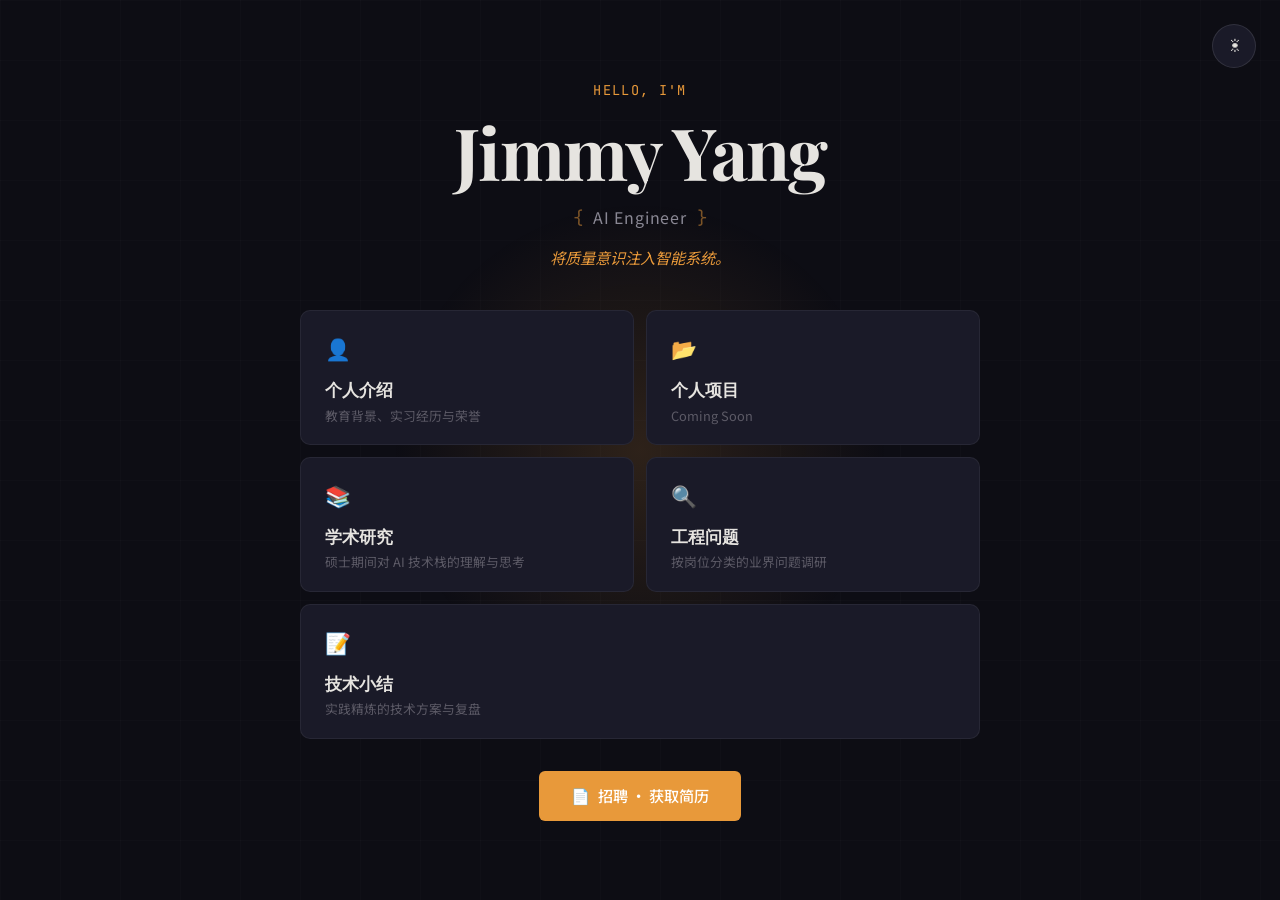
==== index.html @ a5abd574 "🎨 Redesign: navigation hub with 4 modules + about page + resume download" ====
<!DOCTYPE html>
<html lang="zh-CN" data-theme="dark">
<head>
  <meta charset="UTF-8">
  <meta name="viewport" content="width=device-width, initial-scale=1.0">
  <meta name="description" content="Jimmy Yang — AI Engineer. Building quality into intelligent systems.">
  <title>Jimmy Yang</title>
  <link rel="preconnect" href="https://fonts.googleapis.com">
  <link rel="preconnect" href="https://fonts.gstatic.com" crossorigin>
  <link href="https://fonts.googleapis.com/css2?family=Playfair+Display:ital,wght@0,600;0,700;1,500&family=JetBrains+Mono:wght@400;500&family=Noto+Sans+SC:wght@300;400;500;700&display=swap" rel="stylesheet">
  <link rel="stylesheet" href="style.css">
</head>
<body>
  <button class="theme-toggle" aria-label="Toggle theme" id="themeToggle">
    <span class="theme-icon-dark">☀</span>
    <span class="theme-icon-light">☾</span>
  </button>

  <main class="hub">
    <div class="hub-bg"></div>
    <div class="hub-content">
      <p class="hub-greeting">Hello, I'm</p>
      <h1 class="hub-name">Jimmy Yang</h1>
      <div class="hub-title-wrap">
        <span class="hub-bracket">{</span>
        <p class="hub-title">AI Engineer</p>
        <span class="hub-bracket">}</span>
      </div>
      <p class="hub-tagline">将质量意识注入智能系统。</p>

      <nav class="hub-nav">
        <a href="about/" class="hub-card">
          <span class="hub-card-icon">👤</span>
          <span class="hub-card-title">个人介绍</span>
          <span class="hub-card-desc">教育背景、实习经历与荣誉</span>
        </a>
        <a href="projects/" class="hub-card">
          <span class="hub-card-icon">📂</span>
          <span class="hub-card-title">个人项目</span>
          <span class="hub-card-desc">Coming Soon</span>
        </a>
        <a href="research/" class="hub-card">
          <span class="hub-card-icon">📚</span>
          <span class="hub-card-title">学术研究</span>
          <span class="hub-card-desc">硕士期间对 AI 技术栈的理解与思考</span>
        </a>
        <a href="engineering/" class="hub-card">
          <span class="hub-card-icon">🔍</span>
          <span class="hub-card-title">工程问题</span>
          <span class="hub-card-desc">按岗位分类的业界问题调研</span>
        </a>
        <a href="notes/" class="hub-card">
          <span class="hub-card-icon">📝</span>
          <span class="hub-card-title">技术小结</span>
          <span class="hub-card-desc">实践精炼的技术方案与复盘</span>
        </a>
      </nav>

      <div class="hub-actions">
        <a href="assets/pdf/future_resume_business.pdf" class="btn-resume" download>
          <span>📄</span> 招聘 · 获取简历
        </a>
      </div>
    </div>
  </main>

  <script src="script.js"></script>
</body>
</html>
---- style.css ----
/* ============================================================
   Jimmy Yang · Personal Hub
   Design: Editorial Tech — refined, centered, navigation-first
   ============================================================ */

/* --- CSS Variables (Theme) --------------------------------- */
:root {
  --bg: #0d0d14;
  --bg-elevated: #15151f;
  --bg-card: #1a1a28;
  --text-primary: #e6e4e0;
  --text-secondary: #8a8894;
  --text-muted: #5c5a66;
  --accent: #e8993a;
  --accent-glow: rgba(232, 153, 58, 0.15);
  --accent-subtle: rgba(232, 153, 58, 0.07);
  --border: rgba(255, 255, 255, 0.06);
  --border-strong: rgba(255, 255, 255, 0.1);
  --shadow-lg: 0 8px 32px rgba(0,0,0,0.5);
  --grid-color: rgba(255,255,255,0.015);
  --code-bg: rgba(232, 153, 58, 0.08);
  --code-text: #e8993a;
  --tag-bg: rgba(255,255,255,0.04);
  --tag-text: #b0aeb8;
}

[data-theme="light"] {
  --bg: #faf8f5;
  --bg-elevated: #f3f0eb;
  --bg-card: #ffffff;
  --text-primary: #1a1a24;
  --text-secondary: #5c5a66;
  --text-muted: #9a98a4;
  --accent: #c47a1e;
  --accent-glow: rgba(196, 122, 30, 0.08);
  --accent-subtle: rgba(196, 122, 30, 0.05);
  --border: rgba(0, 0, 0, 0.06);
  --border-strong: rgba(0, 0, 0, 0.12);
  --shadow-lg: 0 8px 32px rgba(0,0,0,0.08);
  --grid-color: rgba(0,0,0,0.015);
  --code-bg: rgba(196, 122, 30, 0.08);
  --code-text: #9b5e14;
  --tag-bg: rgba(0,0,0,0.04);
  --tag-text: #5c5a66;
}

/* --- Reset & Base ------------------------------------------ */
*, *::before, *::after { box-sizing: border-box; margin: 0; padding: 0; }

html { scroll-behavior: smooth; }

body {
  font-family: 'Noto Sans SC', -apple-system, BlinkMacSystemFont, 'Segoe UI', sans-serif;
  background: var(--bg);
  color: var(--text-primary);
  line-height: 1.7;
  transition: background 0.3s ease, color 0.3s ease;
  min-height: 100vh;
  overflow-x: hidden;
}

body::before {
  content: '';
  position: fixed;
  inset: 0;
  background-image:
    linear-gradient(var(--grid-color) 1px, transparent 1px),
    linear-gradient(90deg, var(--grid-color) 1px, transparent 1px);
  background-size: 60px 60px;
  pointer-events: none;
  z-index: -1;
}

a { color: var(--accent); text-decoration: none; transition: opacity 0.2s; }
a:hover { opacity: 0.8; }

/* --- Typography -------------------------------------------- */
h1, h2, h3 {
  font-family: 'Playfair Display', 'Noto Sans SC', serif;
  line-height: 1.2;
}

/* --- Theme Toggle ------------------------------------------ */
.theme-toggle {
  position: fixed;
  top: 1.5rem;
  right: 1.5rem;
  z-index: 1000;
  width: 44px;
  height: 44px;
  border-radius: 50%;
  border: 1px solid var(--border-strong);
  background: var(--bg-card);
  color: var(--text-primary);
  cursor: pointer;
  font-size: 1.1rem;
  display: flex;
  align-items: center;
  justify-content: center;
  transition: all 0.25s;
  backdrop-filter: blur(10px);
}
.theme-toggle:hover {
  border-color: var(--accent);
  box-shadow: 0 0 16px var(--accent-glow);
}
[data-theme="dark"] .theme-icon-light { display: none; }
[data-theme="light"] .theme-icon-dark { display: none; }

/* --- Hub Layout (index.html) ------------------------------- */
.hub {
  min-height: 100vh;
  display: flex;
  align-items: center;
  justify-content: center;
  padding: 2rem;
  position: relative;
}

.hub-bg {
  position: absolute;
  top: 50%;
  left: 50%;
  transform: translate(-50%, -50%);
  width: 500px;
  height: 500px;
  border-radius: 50%;
  background: radial-gradient(circle, var(--accent-glow) 0%, transparent 70%);
  pointer-events: none;
  animation: hubPulse 8s ease-in-out infinite;
}
@keyframes hubPulse {
  0%, 100% { opacity: 0.4; transform: translate(-50%, -50%) scale(1); }
  50% { opacity: 0.9; transform: translate(-50%, -50%) scale(1.2); }
}

.hub-content {
  text-align: center;
  position: relative;
  z-index: 1;
  max-width: 680px;
  width: 100%;
}

.hub-greeting {
  font-family: 'JetBrains Mono', monospace;
  font-size: 0.85rem;
  color: var(--accent);
  letter-spacing: 0.1em;
  text-transform: uppercase;
  margin-bottom: 0.4rem;
  animation: fadeIn 0.6s ease-out;
}

.hub-name {
  font-size: clamp(2.8rem, 6vw, 4.5rem);
  font-weight: 700;
  color: var(--text-primary);
  letter-spacing: -0.02em;
  margin-bottom: 0.5rem;
  animation: fadeIn 0.6s ease-out 0.1s both;
}

.hub-title-wrap {
  display: flex;
  align-items: center;
  justify-content: center;
  gap: 0.6rem;
  margin-bottom: 0.75rem;
  animation: fadeIn 0.6s ease-out 0.15s both;
}

.hub-bracket {
  font-family: 'JetBrains Mono', monospace;
  font-size: 1.1rem;
  color: var(--accent);
  opacity: 0.5;
}

.hub-title {
  font-family: 'Noto Sans SC', sans-serif;
  font-size: 1rem;
  color: var(--text-secondary);
  letter-spacing: 0.05em;
}

.hub-tagline {
  font-size: 0.95rem;
  color: var(--accent);
  font-style: italic;
  margin-bottom: 2.5rem;
  animation: fadeIn 0.6s ease-out 0.2s both;
}

/* --- Navigation Cards -------------------------------------- */
.hub-nav {
  display: grid;
  grid-template-columns: 1fr 1fr;
  gap: 0.75rem;
  margin-bottom: 2rem;
  animation: fadeIn 0.6s ease-out 0.25s both;
}

/* 最后一个卡片跨两列（当总数为奇数时） */
.hub-card:last-child:nth-child(odd) {
  grid-column: 1 / -1;
}

.hub-card {
  display: flex;
  flex-direction: column;
  align-items: flex-start;
  padding: 1.25rem 1.5rem;
  background: var(--bg-card);
  border: 1px solid var(--border);
  border-radius: 10px;
  color: var(--text-primary) !important;
  text-align: left;
  transition: all 0.3s ease;
  cursor: pointer;
}
.hub-card:hover {
  border-color: var(--accent);
  transform: translateY(-2px);
  box-shadow: 0 4px 20px var(--accent-glow);
  opacity: 1 !important;
}

.hub-card-icon { font-size: 1.3rem; margin-bottom: 0.5rem; }

.hub-card-title {
  font-family: 'Playfair Display', serif;
  font-size: 1.05rem;
  font-weight: 600;
  color: var(--text-primary);
  margin-bottom: 0.2rem;
}

.hub-card-desc {
  font-size: 0.8rem;
  color: var(--text-muted);
  line-height: 1.4;
}

/* --- Actions ----------------------------------------------- */
.hub-actions {
  animation: fadeIn 0.6s ease-out 0.3s both;
}

.btn-resume {
  display: inline-flex;
  align-items: center;
  gap: 0.5rem;
  padding: 0.75rem 2rem;
  background: var(--accent);
  color: #fff !important;
  border-radius: 6px;
  font-size: 0.95rem;
  font-weight: 500;
  transition: all 0.25s;
  border: none;
}
.btn-resume:hover {
  box-shadow: 0 4px 20px var(--accent-glow);
  transform: translateY(-1px);
  opacity: 1 !important;
}

/* ============================================================
   Sub-page Shared Styles
   ============================================================ */
.sub-page {
  max-width: 800px;
  margin: 0 auto;
  padding: 2rem 1.5rem;
}

.sub-header {
  display: flex;
  align-items: center;
  gap: 1.5rem;
  margin-bottom: 3rem;
  padding-bottom: 1.5rem;
  border-bottom: 1px solid var(--border);
}

.sub-back {
  font-family: 'JetBrains Mono', monospace;
  font-size: 0.85rem;
  color: var(--text-muted);
  transition: color 0.2s;
  white-space: nowrap;
}
.sub-back:hover { color: var(--accent); opacity: 1; }

.sub-section-title {
  font-family: 'Playfair Display', serif;
  font-size: 1.6rem;
  color: var(--text-primary);
}

.sub-section-number {
  font-family: 'JetBrains Mono', monospace;
  font-size: 0.8rem;
  color: var(--accent);
  margin-right: 0.5rem;
}

/* Sub-page content blocks */
.content-block {
  margin-bottom: 2.5rem;
}

.content-block h3 {
  font-size: 1.1rem;
  color: var(--accent);
  margin-bottom: 0.75rem;
}

.content-block p {
  color: var(--text-secondary);
  font-size: 0.95rem;
  line-height: 1.8;
  margin-bottom: 0.5rem;
}

/* Timeline (shared for about & future pages) */
.timeline {
  position: relative;
  padding-left: 1.5rem;
  border-left: 1px solid var(--border);
  margin-left: 0.5rem;
}

.timeline-item {
  position: relative;
  padding-bottom: 2rem;
}
.timeline-item:last-child { padding-bottom: 0; }

.timeline-item::before {
  content: '';
  position: absolute;
  left: -1.85rem;
  top: 0.35rem;
  width: 10px;
  height: 10px;
  border-radius: 50%;
  background: var(--bg-card);
  border: 2px solid var(--border-strong);
}
.timeline-item.current::before {
  background: var(--accent);
  border-color: var(--accent);
  box-shadow: 0 0 8px var(--accent-glow);
}

.timeline-date {
  font-family: 'JetBrains Mono', monospace;
  font-size: 0.78rem;
  color: var(--text-muted);
  margin-bottom: 0.3rem;
}

.timeline-title {
  font-family: 'Playfair Display', serif;
  font-size: 1.05rem;
  margin-bottom: 0.15rem;
}

.timeline-org {
  color: var(--accent);
  font-size: 0.88rem;
  margin-bottom: 0.4rem;
}

.timeline-desc {
  color: var(--text-secondary);
  font-size: 0.88rem;
  line-height: 1.6;
}

/* Tag pills */
.tag {
  display: inline-block;
  padding: 0.25rem 0.65rem;
  font-size: 0.78rem;
  background: var(--tag-bg);
  color: var(--tag-text);
  border-radius: 4px;
  border: 1px solid var(--border);
  margin: 0.15rem;
}

/* Cards grid (for project/engineering listings) */
.card-grid {
  display: grid;
  grid-template-columns: 1fr 1fr;
  gap: 1rem;
}
.card {
  padding: 1.5rem;
  background: var(--bg-card);
  border: 1px solid var(--border);
  border-radius: 8px;
  transition: all 0.25s;
}
.card:hover {
  border-color: var(--accent);
  transform: translateY(-1px);
}
.card h3 {
  font-family: 'Playfair Display', serif;
  font-size: 1rem;
  margin-bottom: 0.5rem;
  color: var(--text-primary);
}
.card p {
  font-size: 0.85rem;
  color: var(--text-muted);
  line-height: 1.5;
}

/* Placeholder state */
.placeholder {
  text-align: center;
  padding: 3rem 1.5rem;
  color: var(--text-muted);
}
.placeholder-icon { font-size: 2.5rem; margin-bottom: 1rem; }
.placeholder h2 { font-size: 1.3rem; margin-bottom: 0.5rem; }
.placeholder p { font-size: 0.9rem; }

/* Stats grid (for about page) */
.stats-grid {
  display: grid;
  grid-template-columns: repeat(4, 1fr);
  gap: 0.75rem;
  margin: 1.5rem 0;
}
.stat-item {
  text-align: center;
  padding: 1rem 0.5rem;
  background: var(--bg-card);
  border: 1px solid var(--border);
  border-radius: 6px;
}
.stat-number {
  display: block;
  font-family: 'Playfair Display', serif;
  font-size: 1.5rem;
  font-weight: 700;
  color: var(--accent);
}
.stat-label {
  font-size: 0.72rem;
  color: var(--text-muted);
  font-family: 'JetBrains Mono', monospace;
}

/* Honor items */
.honor {
  display: flex;
  align-items: flex-start;
  gap: 0.5rem;
  padding: 0.5rem 0;
  color: var(--text-secondary);
  font-size: 0.9rem;
}
.honor-icon { flex-shrink: 0; }

/* Footer (sub-pages) */
.sub-footer {
  text-align: center;
  padding: 2rem 0;
  margin-top: 3rem;
  border-top: 1px solid var(--border);
}
.sub-footer p {
  font-family: 'JetBrains Mono', monospace;
  font-size: 0.7rem;
  color: var(--text-muted);
}

/* --- Animations -------------------------------------------- */
@keyframes fadeIn {
  from { opacity: 0; transform: translateY(10px); }
  to   { opacity: 1; transform: translateY(0); }
}

/* --- Responsive -------------------------------------------- */
@media (max-width: 768px) {
  .hub-nav { grid-template-columns: 1fr; }
  .hub-card:last-child:nth-child(odd) { grid-column: auto; }
  .hub-name { font-size: 2.2rem; }
  .card-grid { grid-template-columns: 1fr; }
  .stats-grid { grid-template-columns: repeat(2, 1fr); }
}
@media (max-width: 480px) {
  .hub { padding: 1.5rem; }
  .sub-header { flex-direction: column; align-items: flex-start; gap: 0.5rem; }
  .stats-grid { grid-template-columns: 1fr 1fr; }
}
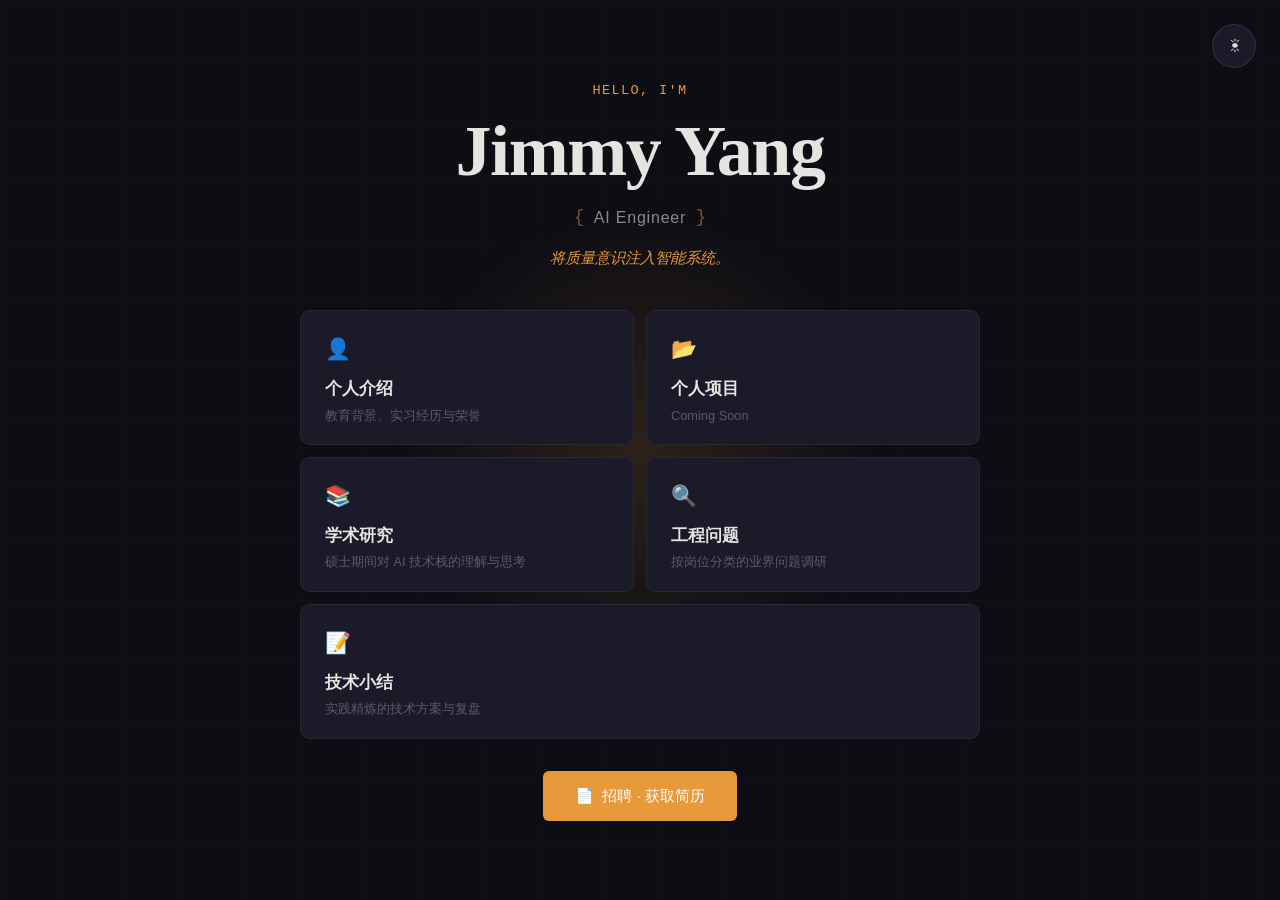
==== commit 740b1640: "🐛 Fix: remove Google Fonts (blocked in China), use system fonts; upgrade about page to v1 design" ====
--- a/index.html
+++ b/index.html
@@ -5,9 +5,6 @@
   <meta name="viewport" content="width=device-width, initial-scale=1.0">
   <meta name="description" content="Jimmy Yang — AI Engineer. Building quality into intelligent systems.">
   <title>Jimmy Yang</title>
-  <link rel="preconnect" href="https://fonts.googleapis.com">
-  <link rel="preconnect" href="https://fonts.gstatic.com" crossorigin>
-  <link href="https://fonts.googleapis.com/css2?family=Playfair+Display:ital,wght@0,600;0,700;1,500&family=JetBrains+Mono:wght@400;500&family=Noto+Sans+SC:wght@300;400;500;700&display=swap" rel="stylesheet">
   <link rel="stylesheet" href="style.css">
 </head>
 <body>
--- a/style.css
+++ b/style.css
@@ -50,7 +50,7 @@
 html { scroll-behavior: smooth; }
 
 body {
-  font-family: 'Noto Sans SC', -apple-system, BlinkMacSystemFont, 'Segoe UI', sans-serif;
+  font-family: 'Microsoft YaHei', 'PingFang SC', 'Hiragino Sans GB', 'Segoe UI', sans-serif;
   background: var(--bg);
   color: var(--text-primary);
   line-height: 1.7;
@@ -76,7 +76,7 @@
 
 /* --- Typography -------------------------------------------- */
 h1, h2, h3 {
-  font-family: 'Playfair Display', 'Noto Sans SC', serif;
+  font-family: Georgia, 'Times New Roman', 'KaiTi', 'STKaiti', serif;
   line-height: 1.2;
 }
 
@@ -143,7 +143,7 @@
 }
 
 .hub-greeting {
-  font-family: 'JetBrains Mono', monospace;
+  font-family: Consolas, 'Courier New', 'Microsoft YaHei', monospace;
   font-size: 0.85rem;
   color: var(--accent);
   letter-spacing: 0.1em;
@@ -171,14 +171,14 @@
 }
 
 .hub-bracket {
-  font-family: 'JetBrains Mono', monospace;
+  font-family: Consolas, 'Courier New', monospace;
   font-size: 1.1rem;
   color: var(--accent);
   opacity: 0.5;
 }
 
 .hub-title {
-  font-family: 'Noto Sans SC', sans-serif;
+  font-family: 'Microsoft YaHei', 'PingFang SC', sans-serif;
   font-size: 1rem;
   color: var(--text-secondary);
   letter-spacing: 0.05em;
@@ -229,7 +229,7 @@
 .hub-card-icon { font-size: 1.3rem; margin-bottom: 0.5rem; }
 
 .hub-card-title {
-  font-family: 'Playfair Display', serif;
+  font-family: Georgia, 'Times New Roman', serif;
   font-size: 1.05rem;
   font-weight: 600;
   color: var(--text-primary);
@@ -285,7 +285,7 @@
 }
 
 .sub-back {
-  font-family: 'JetBrains Mono', monospace;
+  font-family: Consolas, 'Courier New', monospace;
   font-size: 0.85rem;
   color: var(--text-muted);
   transition: color 0.2s;
@@ -294,16 +294,102 @@
 .sub-back:hover { color: var(--accent); opacity: 1; }
 
 .sub-section-title {
-  font-family: 'Playfair Display', serif;
+  font-family: Georgia, 'Times New Roman', serif;
   font-size: 1.6rem;
   color: var(--text-primary);
 }
 
 .sub-section-number {
-  font-family: 'JetBrains Mono', monospace;
+  font-family: Consolas, 'Courier New', monospace;
   font-size: 0.8rem;
   color: var(--accent);
   margin-right: 0.5rem;
+}
+
+/* About intro grid */
+.about-grid {
+  display: grid;
+  grid-template-columns: 1.5fr 1fr;
+  gap: 3rem;
+  align-items: start;
+  margin-bottom: 3rem;
+}
+.about-text p {
+  color: var(--text-secondary);
+  margin-bottom: 1rem;
+  font-size: 1rem;
+}
+.about-stats {
+  display: grid;
+  grid-template-columns: 1fr 1fr;
+  gap: 0.75rem;
+}
+.stat {
+  text-align: center;
+  padding: 1.25rem 0.75rem;
+  background: var(--bg-card);
+  border: 1px solid var(--border);
+  border-radius: 8px;
+  transition: border-color 0.3s;
+}
+.stat:hover { border-color: var(--accent); }
+.stat .stat-number {
+  display: block;
+  font-family: Georgia, 'Times New Roman', serif;
+  font-size: 1.5rem;
+  font-weight: 700;
+  color: var(--accent);
+  margin-bottom: 0.2rem;
+}
+.stat .stat-label {
+  font-size: 0.72rem;
+  color: var(--text-muted);
+  font-family: Consolas, 'Courier New', monospace;
+}
+
+/* Section title with decorative line */
+.section-title {
+  font-size: 1.6rem;
+  font-weight: 700;
+  margin-bottom: 2rem;
+  display: flex;
+  align-items: baseline;
+  gap: 0.5rem;
+  color: var(--text-primary);
+}
+.section-title .section-number {
+  font-family: Consolas, 'Courier New', monospace;
+  font-size: 0.8rem;
+  color: var(--accent);
+  font-weight: 400;
+}
+.section-title::after {
+  content: '';
+  flex: 1;
+  height: 1px;
+  background: var(--border);
+  align-self: center;
+}
+
+/* Timeline content wrapper */
+.timeline-content h3 {
+  font-size: 1.15rem;
+  font-weight: 600;
+  margin-bottom: 0.2rem;
+}
+
+/* Timeline tag badge */
+.timeline-tag {
+  display: inline-block;
+  font-family: Consolas, 'Courier New', monospace;
+  font-size: 0.7rem;
+  padding: 0.2rem 0.6rem;
+  border-radius: 3px;
+  background: var(--tag-bg);
+  color: var(--tag-text);
+  margin-bottom: 0.5rem;
+  text-transform: uppercase;
+  letter-spacing: 0.05em;
 }
 
 /* Sub-page content blocks */
@@ -337,9 +423,13 @@
   padding-bottom: 2rem;
 }
 .timeline-item:last-child { padding-bottom: 0; }
-
-.timeline-item::before {
-  content: '';
+.timeline-item {
+  position: relative;
+  padding-bottom: 2rem;
+}
+.timeline-item:last-child { padding-bottom: 0; }
+
+.timeline-marker {
   position: absolute;
   left: -1.85rem;
   top: 0.35rem;
@@ -348,22 +438,23 @@
   border-radius: 50%;
   background: var(--bg-card);
   border: 2px solid var(--border-strong);
-}
-.timeline-item.current::before {
+  transition: all 0.3s;
+}
+.timeline-item.current .timeline-marker {
   background: var(--accent);
   border-color: var(--accent);
   box-shadow: 0 0 8px var(--accent-glow);
 }
 
 .timeline-date {
-  font-family: 'JetBrains Mono', monospace;
+  font-family: Consolas, 'Courier New', monospace;
   font-size: 0.78rem;
   color: var(--text-muted);
   margin-bottom: 0.3rem;
 }
 
 .timeline-title {
-  font-family: 'Playfair Display', serif;
+  font-family: Georgia, 'Times New Roman', serif;
   font-size: 1.05rem;
   margin-bottom: 0.15rem;
 }
@@ -410,7 +501,7 @@
   transform: translateY(-1px);
 }
 .card h3 {
-  font-family: 'Playfair Display', serif;
+  font-family: Georgia, 'Times New Roman', serif;
   font-size: 1rem;
   margin-bottom: 0.5rem;
   color: var(--text-primary);
@@ -447,7 +538,7 @@
 }
 .stat-number {
   display: block;
-  font-family: 'Playfair Display', serif;
+  font-family: Georgia, 'Times New Roman', serif;
   font-size: 1.5rem;
   font-weight: 700;
   color: var(--accent);
@@ -455,7 +546,7 @@
 .stat-label {
   font-size: 0.72rem;
   color: var(--text-muted);
-  font-family: 'JetBrains Mono', monospace;
+  font-family: Consolas, 'Courier New', monospace;
 }
 
 /* Honor items */
@@ -477,7 +568,7 @@
   border-top: 1px solid var(--border);
 }
 .sub-footer p {
-  font-family: 'JetBrains Mono', monospace;
+  font-family: Consolas, 'Courier New', monospace;
   font-size: 0.7rem;
   color: var(--text-muted);
 }
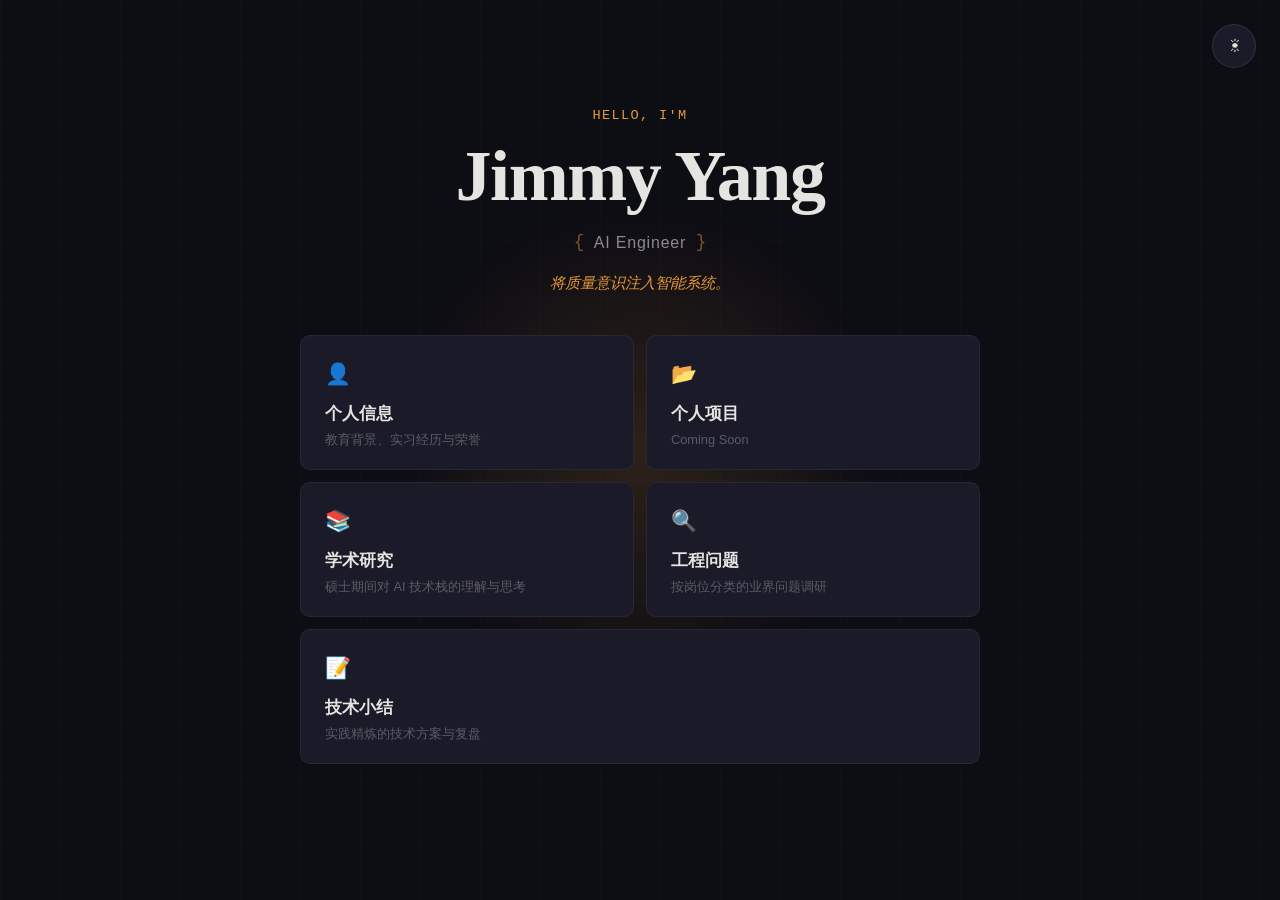
==== commit 5b898657: "✨ Move resume button to about page; rename 个人介绍→个人信息" ====
--- a/index.html
+++ b/index.html
@@ -28,7 +28,7 @@
       <nav class="hub-nav">
         <a href="about/" class="hub-card">
           <span class="hub-card-icon">👤</span>
-          <span class="hub-card-title">个人介绍</span>
+          <span class="hub-card-title">个人信息</span>
           <span class="hub-card-desc">教育背景、实习经历与荣誉</span>
         </a>
         <a href="projects/" class="hub-card">
@@ -53,11 +53,6 @@
         </a>
       </nav>
 
-      <div class="hub-actions">
-        <a href="assets/pdf/future_resume_business.pdf" class="btn-resume" download>
-          <span>📄</span> 招聘 · 获取简历
-        </a>
-      </div>
     </div>
   </main>
 
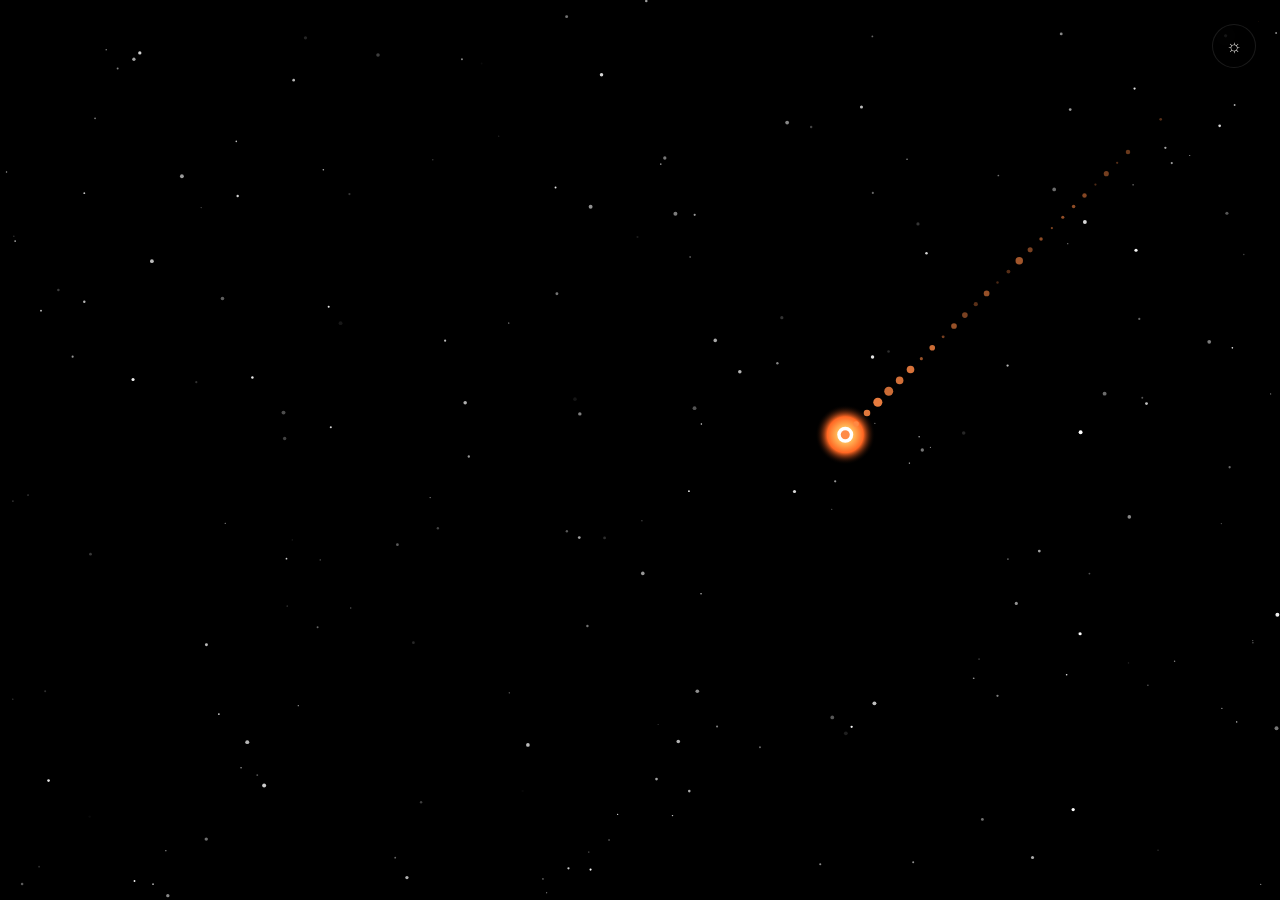
==== commit f88c5497: "🌌 Cosmic homepage — meteor crash, shatter, typewriter, nebula navigation" ====
--- a/index.html
+++ b/index.html
@@ -3,58 +3,39 @@
 <head>
   <meta charset="UTF-8">
   <meta name="viewport" content="width=device-width, initial-scale=1.0">
-  <meta name="description" content="Jimmy Yang — AI Engineer. Building quality into intelligent systems.">
+  <meta name="description" content="Jimmy Yang — AN AI Engineer. Welcome to my universe.">
   <title>Jimmy Yang</title>
   <link rel="stylesheet" href="style.css">
 </head>
 <body>
-  <button class="theme-toggle" aria-label="Toggle theme" id="themeToggle">
-    <span class="theme-icon-dark">☀</span>
-    <span class="theme-icon-light">☾</span>
+  <!-- Cosmic Canvas -->
+  <canvas id="cosmicCanvas"></canvas>
+
+  <!-- Text Overlay -->
+  <div id="overlay">
+    <p id="line1" class="type-line mono"></p>
+    <h1 id="line2" class="type-line serif"></h1>
+    <p id="line3" class="type-line mono"></p>
+    <p id="line4" class="type-line mono accent"></p>
+  </div>
+
+  <!-- Nebula Labels Container (JS-populated) -->
+  <div id="nebulaLabels"></div>
+
+  <!-- Theme Toggle -->
+  <button class="theme-toggle" id="themeToggle" aria-label="Toggle theme">
+    <span class="theme-icon-dark">&#9788;</span>
+    <span class="theme-icon-light">&#9790;</span>
   </button>
 
-  <main class="hub">
-    <div class="hub-bg"></div>
-    <div class="hub-content">
-      <p class="hub-greeting">Hello, I'm</p>
-      <h1 class="hub-name">Jimmy Yang</h1>
-      <div class="hub-title-wrap">
-        <span class="hub-bracket">{</span>
-        <p class="hub-title">AI Engineer</p>
-        <span class="hub-bracket">}</span>
-      </div>
-      <p class="hub-tagline">将质量意识注入智能系统。</p>
-
-      <nav class="hub-nav">
-        <a href="about/" class="hub-card">
-          <span class="hub-card-icon">👤</span>
-          <span class="hub-card-title">个人信息</span>
-          <span class="hub-card-desc">教育背景、实习经历与荣誉</span>
-        </a>
-        <a href="projects/" class="hub-card">
-          <span class="hub-card-icon">📂</span>
-          <span class="hub-card-title">个人项目</span>
-          <span class="hub-card-desc">Coming Soon</span>
-        </a>
-        <a href="research/" class="hub-card">
-          <span class="hub-card-icon">📚</span>
-          <span class="hub-card-title">学术研究</span>
-          <span class="hub-card-desc">硕士期间对 AI 技术栈的理解与思考</span>
-        </a>
-        <a href="engineering/" class="hub-card">
-          <span class="hub-card-icon">🔍</span>
-          <span class="hub-card-title">工程问题</span>
-          <span class="hub-card-desc">按岗位分类的业界问题调研</span>
-        </a>
-        <a href="notes/" class="hub-card">
-          <span class="hub-card-icon">📝</span>
-          <span class="hub-card-title">技术小结</span>
-          <span class="hub-card-desc">实践精炼的技术方案与复盘</span>
-        </a>
-      </nav>
-
-    </div>
-  </main>
+  <!-- Hidden nav links for SEO / no-JS fallback -->
+  <nav style="display:none;" aria-hidden="true">
+    <a href="about/">个人信息</a>
+    <a href="projects/">个人项目</a>
+    <a href="research/">学术研究</a>
+    <a href="engineering/">工程问题</a>
+    <a href="notes/">技术小结</a>
+  </nav>
 
   <script src="script.js"></script>
 </body>
--- a/style.css
+++ b/style.css
@@ -1,6 +1,6 @@
 /* ============================================================
    Jimmy Yang · Personal Hub
-   Design: Editorial Tech — refined, centered, navigation-first
+   Design: Cosmic — immersive particle universe
    ============================================================ */
 
 /* --- CSS Variables (Theme) --------------------------------- */
@@ -51,28 +51,17 @@
 
 body {
   font-family: 'Microsoft YaHei', 'PingFang SC', 'Hiragino Sans GB', 'Segoe UI', sans-serif;
-  background: var(--bg);
+  background: #000;
   color: var(--text-primary);
   line-height: 1.7;
-  transition: background 0.3s ease, color 0.3s ease;
   min-height: 100vh;
   overflow-x: hidden;
 }
 
-body::before {
-  content: '';
-  position: fixed;
-  inset: 0;
-  background-image:
-    linear-gradient(var(--grid-color) 1px, transparent 1px),
-    linear-gradient(90deg, var(--grid-color) 1px, transparent 1px);
-  background-size: 60px 60px;
-  pointer-events: none;
-  z-index: -1;
-}
-
 a { color: var(--accent); text-decoration: none; transition: opacity 0.2s; }
 a:hover { opacity: 0.8; }
+strong { color: var(--text-primary); font-weight: 600; }
+em { font-style: italic; color: var(--accent); }
 
 /* --- Typography -------------------------------------------- */
 h1, h2, h3 {
@@ -80,7 +69,119 @@
   line-height: 1.2;
 }
 
-/* --- Theme Toggle ------------------------------------------ */
+/* ============================================================
+   COSMIC HOMEPAGE
+   ============================================================ */
+
+/* Canvas */
+#cosmicCanvas {
+  position: fixed;
+  inset: 0;
+  z-index: 0;
+  background: #000;
+}
+
+/* Text Overlay */
+#overlay {
+  position: fixed;
+  inset: 0;
+  z-index: 1;
+  display: flex;
+  flex-direction: column;
+  align-items: center;
+  justify-content: center;
+  pointer-events: none;
+  padding: 2rem;
+}
+
+.type-line {
+  opacity: 0;
+  transition: opacity 0.4s ease;
+  text-align: center;
+}
+.type-line.visible { opacity: 1; }
+.type-line.mono {
+  font-family: Consolas, 'Courier New', monospace;
+  font-size: 1rem;
+  color: var(--text-secondary);
+  letter-spacing: 0.08em;
+  min-height: 1.5em;
+}
+.type-line.serif {
+  font-family: Georgia, 'Times New Roman', serif;
+  font-size: clamp(2.5rem, 5vw, 4rem);
+  font-weight: 700;
+  color: var(--text-primary);
+  letter-spacing: -0.02em;
+  margin: 0.3rem 0;
+}
+.type-line.accent {
+  color: var(--accent);
+  font-size: 1.1rem;
+  letter-spacing: 0.12em;
+  text-transform: uppercase;
+}
+
+/* Blinking cursor */
+.type-line.typing::after {
+  content: '_';
+  animation: blink 0.8s step-end infinite;
+  color: var(--accent);
+}
+.type-line.typing.mono::after { color: var(--text-muted); }
+.type-line.typing.serif::after { color: var(--accent); margin-left: 0.1em; }
+@keyframes blink {
+  50% { opacity: 0; }
+}
+
+/* Nebula Labels */
+#nebulaLabels {
+  position: fixed;
+  inset: 0;
+  z-index: 2;
+  pointer-events: none;
+}
+.nebula-label {
+  position: absolute;
+  transform: translate(-50%, -50%);
+  pointer-events: auto;
+  cursor: pointer;
+  opacity: 0;
+  transition: opacity 0.8s ease, text-shadow 0.4s ease;
+  font-family: Consolas, 'Courier New', monospace;
+  font-size: 0.85rem;
+  color: var(--text-primary);
+  letter-spacing: 0.06em;
+  text-align: center;
+  white-space: nowrap;
+  padding: 0.5rem 1rem;
+}
+.nebula-label.visible { opacity: 0.85; }
+.nebula-label:hover {
+  opacity: 1;
+  text-shadow: 0 0 18px currentColor, 0 0 36px currentColor;
+}
+
+/* Screen Shake */
+@keyframes shake {
+  0%, 100% { transform: translate(0); }
+  10% { transform: translate(-6px, 4px); }
+  20% { transform: translate(6px, -3px); }
+  30% { transform: translate(-4px, -2px); }
+  40% { transform: translate(4px, 3px); }
+  50% { transform: translate(-2px, -4px); }
+  60% { transform: translate(2px, 2px); }
+  70% { transform: translate(-3px, 1px); }
+  80% { transform: translate(3px, -1px); }
+  90% { transform: translate(-1px, -3px); }
+}
+.shaking {
+  animation: shake 0.5s ease-out;
+}
+
+/* ============================================================
+   THEME TOGGLE
+   ============================================================ */
 .theme-toggle {
   position: fixed;
   top: 1.5rem;
@@ -90,7 +191,8 @@
   height: 44px;
   border-radius: 50%;
   border: 1px solid var(--border-strong);
-  background: var(--bg-card);
+  background: rgba(0,0,0,0.4);
+  backdrop-filter: blur(10px);
   color: var(--text-primary);
   cursor: pointer;
   font-size: 1.1rem;
@@ -98,7 +200,6 @@
   align-items: center;
   justify-content: center;
   transition: all 0.25s;
-  backdrop-filter: blur(10px);
 }
 .theme-toggle:hover {
   border-color: var(--accent);
@@ -107,174 +208,14 @@
 [data-theme="dark"] .theme-icon-light { display: none; }
 [data-theme="light"] .theme-icon-dark { display: none; }
 
-/* --- Hub Layout (index.html) ------------------------------- */
-.hub {
-  min-height: 100vh;
-  display: flex;
-  align-items: center;
-  justify-content: center;
-  padding: 2rem;
-  position: relative;
-}
-
-.hub-bg {
-  position: absolute;
-  top: 50%;
-  left: 50%;
-  transform: translate(-50%, -50%);
-  width: 500px;
-  height: 500px;
-  border-radius: 50%;
-  background: radial-gradient(circle, var(--accent-glow) 0%, transparent 70%);
-  pointer-events: none;
-  animation: hubPulse 8s ease-in-out infinite;
-}
-@keyframes hubPulse {
-  0%, 100% { opacity: 0.4; transform: translate(-50%, -50%) scale(1); }
-  50% { opacity: 0.9; transform: translate(-50%, -50%) scale(1.2); }
-}
-
-.hub-content {
-  text-align: center;
-  position: relative;
-  z-index: 1;
-  max-width: 680px;
-  width: 100%;
-}
-
-.hub-greeting {
-  font-family: Consolas, 'Courier New', 'Microsoft YaHei', monospace;
-  font-size: 0.85rem;
-  color: var(--accent);
-  letter-spacing: 0.1em;
-  text-transform: uppercase;
-  margin-bottom: 0.4rem;
-  animation: fadeIn 0.6s ease-out;
-}
-
-.hub-name {
-  font-size: clamp(2.8rem, 6vw, 4.5rem);
-  font-weight: 700;
-  color: var(--text-primary);
-  letter-spacing: -0.02em;
-  margin-bottom: 0.5rem;
-  animation: fadeIn 0.6s ease-out 0.1s both;
-}
-
-.hub-title-wrap {
-  display: flex;
-  align-items: center;
-  justify-content: center;
-  gap: 0.6rem;
-  margin-bottom: 0.75rem;
-  animation: fadeIn 0.6s ease-out 0.15s both;
-}
-
-.hub-bracket {
-  font-family: Consolas, 'Courier New', monospace;
-  font-size: 1.1rem;
-  color: var(--accent);
-  opacity: 0.5;
-}
-
-.hub-title {
-  font-family: 'Microsoft YaHei', 'PingFang SC', sans-serif;
-  font-size: 1rem;
-  color: var(--text-secondary);
-  letter-spacing: 0.05em;
-}
-
-.hub-tagline {
-  font-size: 0.95rem;
-  color: var(--accent);
-  font-style: italic;
-  margin-bottom: 2.5rem;
-  animation: fadeIn 0.6s ease-out 0.2s both;
-}
-
-/* --- Navigation Cards -------------------------------------- */
-.hub-nav {
-  display: grid;
-  grid-template-columns: 1fr 1fr;
-  gap: 0.75rem;
-  margin-bottom: 2rem;
-  animation: fadeIn 0.6s ease-out 0.25s both;
-}
-
-/* 最后一个卡片跨两列（当总数为奇数时） */
-.hub-card:last-child:nth-child(odd) {
-  grid-column: 1 / -1;
-}
-
-.hub-card {
-  display: flex;
-  flex-direction: column;
-  align-items: flex-start;
-  padding: 1.25rem 1.5rem;
-  background: var(--bg-card);
-  border: 1px solid var(--border);
-  border-radius: 10px;
-  color: var(--text-primary) !important;
-  text-align: left;
-  transition: all 0.3s ease;
-  cursor: pointer;
-}
-.hub-card:hover {
-  border-color: var(--accent);
-  transform: translateY(-2px);
-  box-shadow: 0 4px 20px var(--accent-glow);
-  opacity: 1 !important;
-}
-
-.hub-card-icon { font-size: 1.3rem; margin-bottom: 0.5rem; }
-
-.hub-card-title {
-  font-family: Georgia, 'Times New Roman', serif;
-  font-size: 1.05rem;
-  font-weight: 600;
-  color: var(--text-primary);
-  margin-bottom: 0.2rem;
-}
-
-.hub-card-desc {
-  font-size: 0.8rem;
-  color: var(--text-muted);
-  line-height: 1.4;
-}
-
-/* --- Actions ----------------------------------------------- */
-.hub-actions {
-  animation: fadeIn 0.6s ease-out 0.3s both;
-}
-
-.btn-resume {
-  display: inline-flex;
-  align-items: center;
-  gap: 0.5rem;
-  padding: 0.75rem 2rem;
-  background: var(--accent);
-  color: #fff !important;
-  border-radius: 6px;
-  font-size: 0.95rem;
-  font-weight: 500;
-  transition: all 0.25s;
-  border: none;
-}
-.btn-resume:hover {
-  box-shadow: 0 4px 20px var(--accent-glow);
-  transform: translateY(-1px);
-  opacity: 1 !important;
-}
-
 /* ============================================================
-   Sub-page Shared Styles
+   SUB-PAGE SHARED STYLES
    ============================================================ */
 .sub-page {
   max-width: 800px;
   margin: 0 auto;
   padding: 2rem 1.5rem;
 }
-
 .sub-header {
   display: flex;
   align-items: center;
@@ -283,7 +224,6 @@
   padding-bottom: 1.5rem;
   border-bottom: 1px solid var(--border);
 }
-
 .sub-back {
   font-family: Consolas, 'Courier New', monospace;
   font-size: 0.85rem;
@@ -292,59 +232,16 @@
   white-space: nowrap;
 }
 .sub-back:hover { color: var(--accent); opacity: 1; }
-
 .sub-section-title {
   font-family: Georgia, 'Times New Roman', serif;
   font-size: 1.6rem;
   color: var(--text-primary);
 }
-
 .sub-section-number {
   font-family: Consolas, 'Courier New', monospace;
   font-size: 0.8rem;
   color: var(--accent);
   margin-right: 0.5rem;
-}
-
-/* About intro grid */
-.about-grid {
-  display: grid;
-  grid-template-columns: 1.5fr 1fr;
-  gap: 3rem;
-  align-items: start;
-  margin-bottom: 3rem;
-}
-.about-text p {
-  color: var(--text-secondary);
-  margin-bottom: 1rem;
-  font-size: 1rem;
-}
-.about-stats {
-  display: grid;
-  grid-template-columns: 1fr 1fr;
-  gap: 0.75rem;
-}
-.stat {
-  text-align: center;
-  padding: 1.25rem 0.75rem;
-  background: var(--bg-card);
-  border: 1px solid var(--border);
-  border-radius: 8px;
-  transition: border-color 0.3s;
-}
-.stat:hover { border-color: var(--accent); }
-.stat .stat-number {
-  display: block;
-  font-family: Georgia, 'Times New Roman', serif;
-  font-size: 1.5rem;
-  font-weight: 700;
-  color: var(--accent);
-  margin-bottom: 0.2rem;
-}
-.stat .stat-label {
-  font-size: 0.72rem;
-  color: var(--text-muted);
-  font-family: Consolas, 'Courier New', monospace;
 }
 
 /* Section title with decorative line */
@@ -371,64 +268,64 @@
   align-self: center;
 }
 
-/* Timeline content wrapper */
-.timeline-content h3 {
-  font-size: 1.15rem;
-  font-weight: 600;
+/* About intro grid */
+.about-grid {
+  display: grid;
+  grid-template-columns: 1.5fr 1fr;
+  gap: 3rem;
+  align-items: start;
+  margin-bottom: 3rem;
+}
+.about-text p {
+  color: var(--text-secondary);
+  margin-bottom: 1rem;
+  font-size: 1rem;
+}
+.about-stats {
+  display: grid;
+  grid-template-columns: 1fr 1fr;
+  gap: 0.75rem;
+}
+.stat {
+  text-align: center;
+  padding: 1.25rem 0.75rem;
+  background: var(--bg-card);
+  border: 1px solid var(--border);
+  border-radius: 8px;
+  transition: border-color 0.3s;
+}
+.stat:hover { border-color: var(--accent); }
+.stat .stat-number {
+  display: block;
+  font-family: Georgia, 'Times New Roman', serif;
+  font-size: 1.5rem;
+  font-weight: 700;
+  color: var(--accent);
   margin-bottom: 0.2rem;
 }
-
-/* Timeline tag badge */
-.timeline-tag {
-  display: inline-block;
-  font-family: Consolas, 'Courier New', monospace;
-  font-size: 0.7rem;
-  padding: 0.2rem 0.6rem;
-  border-radius: 3px;
-  background: var(--tag-bg);
-  color: var(--tag-text);
-  margin-bottom: 0.5rem;
-  text-transform: uppercase;
-  letter-spacing: 0.05em;
-}
-
-/* Sub-page content blocks */
-.content-block {
-  margin-bottom: 2.5rem;
-}
-
-.content-block h3 {
-  font-size: 1.1rem;
-  color: var(--accent);
-  margin-bottom: 0.75rem;
-}
-
-.content-block p {
-  color: var(--text-secondary);
-  font-size: 0.95rem;
-  line-height: 1.8;
-  margin-bottom: 0.5rem;
-}
-
-/* Timeline (shared for about & future pages) */
+.stat .stat-label {
+  font-size: 0.72rem;
+  color: var(--text-muted);
+  font-family: Consolas, 'Courier New', monospace;
+}
+
+/* Timeline */
 .timeline {
   position: relative;
   padding-left: 1.5rem;
   border-left: 1px solid var(--border);
   margin-left: 0.5rem;
 }
-
 .timeline-item {
   position: relative;
   padding-bottom: 2rem;
 }
 .timeline-item:last-child { padding-bottom: 0; }
-.timeline-item {
-  position: relative;
-  padding-bottom: 2rem;
-}
-.timeline-item:last-child { padding-bottom: 0; }
-
+.timeline-content h3 {
+  font-size: 1.15rem;
+  font-weight: 600;
+  margin-bottom: 0.2rem;
+}
 .timeline-marker {
   position: absolute;
   left: -1.85rem;
@@ -445,30 +342,110 @@
   border-color: var(--accent);
   box-shadow: 0 0 8px var(--accent-glow);
 }
-
 .timeline-date {
   font-family: Consolas, 'Courier New', monospace;
   font-size: 0.78rem;
   color: var(--text-muted);
   margin-bottom: 0.3rem;
 }
-
 .timeline-title {
   font-family: Georgia, 'Times New Roman', serif;
   font-size: 1.05rem;
   margin-bottom: 0.15rem;
 }
-
 .timeline-org {
   color: var(--accent);
   font-size: 0.88rem;
   margin-bottom: 0.4rem;
 }
-
 .timeline-desc {
   color: var(--text-secondary);
   font-size: 0.88rem;
   line-height: 1.6;
+}
+.timeline-tag {
+  display: inline-block;
+  font-family: Consolas, 'Courier New', monospace;
+  font-size: 0.7rem;
+  padding: 0.2rem 0.6rem;
+  border-radius: 3px;
+  background: var(--tag-bg);
+  color: var(--tag-text);
+  margin-bottom: 0.5rem;
+  text-transform: uppercase;
+  letter-spacing: 0.05em;
+}
+
+/* Honor items */
+.honor-item {
+  display: flex;
+  align-items: baseline;
+  gap: 0.6rem;
+  padding: 0.35rem 0;
+  color: var(--text-secondary);
+  font-size: 0.88rem;
+}
+.honor-item::before {
+  content: '\25C6';
+  font-size: 0.4rem;
+  color: var(--accent);
+  flex-shrink: 0;
+  position: relative;
+  top: -0.15rem;
+}
+
+/* Resume CTA */
+.resume-cta {
+  text-align: center;
+  margin-top: 3.5rem;
+  padding-top: 2.5rem;
+  border-top: 1px solid var(--border);
+}
+.resume-cta-label {
+  font-family: Consolas, 'Courier New', monospace;
+  font-size: 0.7rem;
+  color: var(--text-muted);
+  text-transform: uppercase;
+  letter-spacing: 0.1em;
+  margin-bottom: 1rem;
+}
+.resume-cta .btn-resume {
+  display: inline-flex;
+  align-items: center;
+  gap: 0.5rem;
+  padding: 0.8rem 2.2rem;
+  background: transparent;
+  color: var(--accent) !important;
+  border: 1px solid var(--accent);
+  border-radius: 4px;
+  font-size: 0.9rem;
+  font-weight: 500;
+  transition: all 0.3s;
+  cursor: pointer;
+  font-family: 'Microsoft YaHei', sans-serif;
+  letter-spacing: 0.03em;
+}
+.resume-cta .btn-resume:hover {
+  background: var(--accent);
+  color: #fff !important;
+  box-shadow: 0 4px 20px var(--accent-glow);
+  opacity: 1 !important;
+}
+
+/* Sub-page content block */
+.content-block {
+  margin-bottom: 2.5rem;
+}
+.content-block h3 {
+  font-size: 1.1rem;
+  color: var(--accent);
+  margin-bottom: 0.75rem;
+}
+.content-block p {
+  color: var(--text-secondary);
+  font-size: 0.95rem;
+  line-height: 1.8;
+  margin-bottom: 0.5rem;
 }
 
 /* Tag pills */
@@ -483,7 +460,7 @@
   margin: 0.15rem;
 }
 
-/* Cards grid (for project/engineering listings) */
+/* Cards grid */
 .card-grid {
   display: grid;
   grid-template-columns: 1fr 1fr;
@@ -496,23 +473,16 @@
   border-radius: 8px;
   transition: all 0.25s;
 }
-.card:hover {
-  border-color: var(--accent);
-  transform: translateY(-1px);
-}
+.card:hover { border-color: var(--accent); transform: translateY(-1px); }
 .card h3 {
   font-family: Georgia, 'Times New Roman', serif;
   font-size: 1rem;
   margin-bottom: 0.5rem;
   color: var(--text-primary);
 }
-.card p {
-  font-size: 0.85rem;
-  color: var(--text-muted);
-  line-height: 1.5;
-}
-
-/* Placeholder state */
+.card p { font-size: 0.85rem; color: var(--text-muted); line-height: 1.5; }
+
+/* Placeholder */
 .placeholder {
   text-align: center;
   padding: 3rem 1.5rem;
@@ -522,7 +492,7 @@
 .placeholder h2 { font-size: 1.3rem; margin-bottom: 0.5rem; }
 .placeholder p { font-size: 0.9rem; }
 
-/* Stats grid (for about page) */
+/* Stats grid */
 .stats-grid {
   display: grid;
   grid-template-columns: repeat(4, 1fr);
@@ -549,18 +519,7 @@
   font-family: Consolas, 'Courier New', monospace;
 }
 
-/* Honor items */
-.honor {
-  display: flex;
-  align-items: flex-start;
-  gap: 0.5rem;
-  padding: 0.5rem 0;
-  color: var(--text-secondary);
-  font-size: 0.9rem;
-}
-.honor-icon { flex-shrink: 0; }
-
-/* Footer (sub-pages) */
+/* Sub-footer */
 .sub-footer {
   text-align: center;
   padding: 2rem 0;
@@ -581,14 +540,16 @@
 
 /* --- Responsive -------------------------------------------- */
 @media (max-width: 768px) {
-  .hub-nav { grid-template-columns: 1fr; }
-  .hub-card:last-child:nth-child(odd) { grid-column: auto; }
-  .hub-name { font-size: 2.2rem; }
+  .type-line.mono { font-size: 0.85rem; }
+  .type-line.serif { font-size: clamp(1.8rem, 8vw, 2.8rem); }
+  .type-line.accent { font-size: 0.95rem; }
+  .nebula-label { font-size: 0.75rem; padding: 0.4rem 0.75rem; }
+  .about-grid { grid-template-columns: 1fr; gap: 2rem; }
   .card-grid { grid-template-columns: 1fr; }
   .stats-grid { grid-template-columns: repeat(2, 1fr); }
 }
 @media (max-width: 480px) {
-  .hub { padding: 1.5rem; }
   .sub-header { flex-direction: column; align-items: flex-start; gap: 0.5rem; }
   .stats-grid { grid-template-columns: 1fr 1fr; }
-}
+  .about-stats { grid-template-columns: 1fr 1fr; }
+}
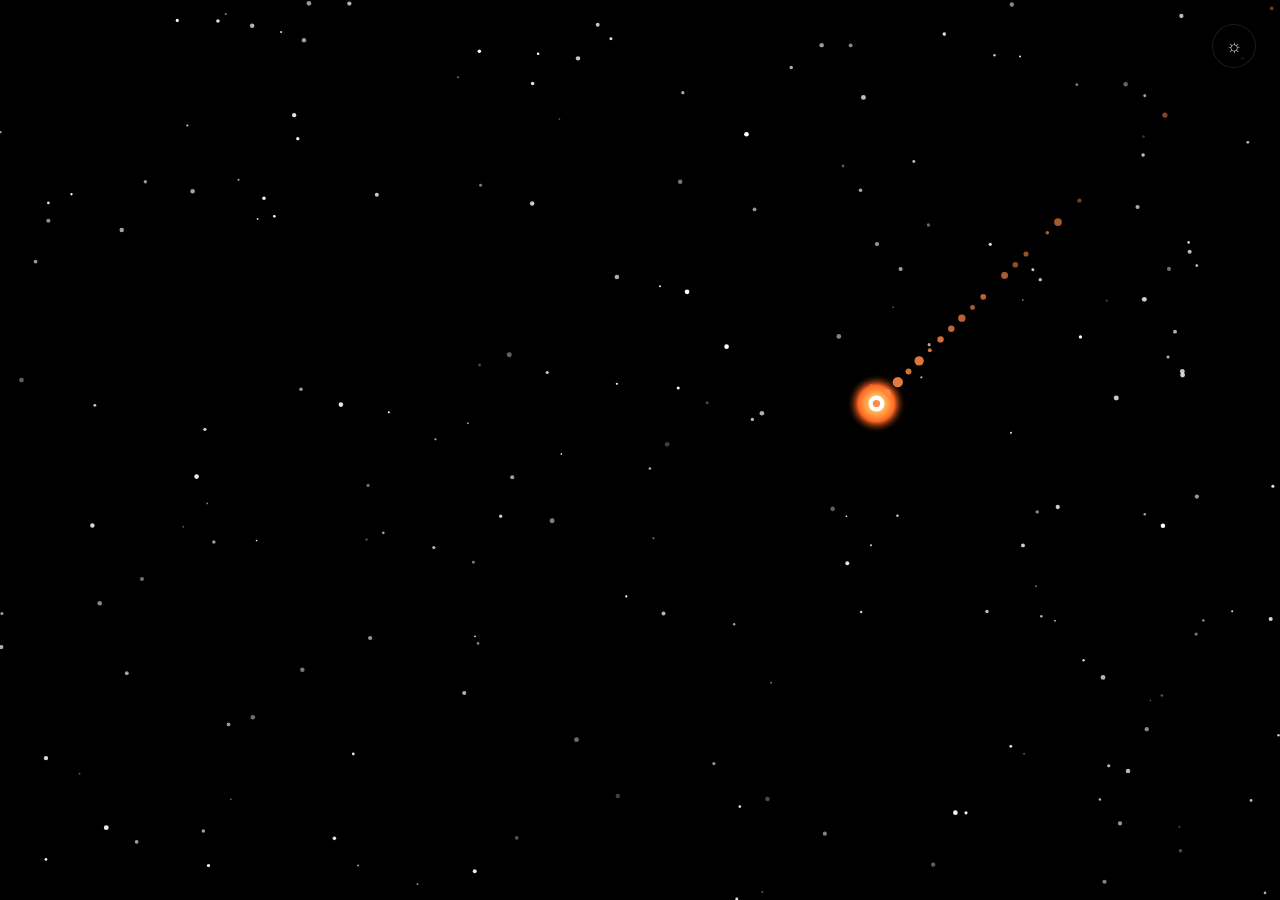
==== commit 84dccb42: "🐛 Fix: DOM ready guard, fallback nav, brighter stars, defensive label cleanup" ====
--- a/index.html
+++ b/index.html
@@ -28,14 +28,18 @@
     <span class="theme-icon-light">&#9790;</span>
   </button>
 
-  <!-- Hidden nav links for SEO / no-JS fallback -->
-  <nav style="display:none;" aria-hidden="true">
-    <a href="about/">个人信息</a>
-    <a href="projects/">个人项目</a>
-    <a href="research/">学术研究</a>
-    <a href="engineering/">工程问题</a>
-    <a href="notes/">技术小结</a>
-  </nav>
+  <!-- Fallback nav (visible if JS fails, hidden on boot) -->
+  <div id="fallback" style="position:fixed;inset:0;z-index:99;display:flex;flex-direction:column;align-items:center;justify-content:center;background:#000;color:#e6e4e0;font-family:Georgia,serif;text-align:center;padding:2rem;">
+    <h1 style="font-size:2.5rem;margin-bottom:.5rem;">Jimmy Yang</h1>
+    <p style="color:#e8993a;font-family:Consolas,monospace;margin-bottom:2rem;">{ AN AI Engineer }</p>
+    <nav style="display:flex;flex-wrap:wrap;gap:1rem;justify-content:center;">
+      <a href="about/" style="color:#e8993a;text-decoration:none;padding:.5rem 1rem;border:1px solid rgba(255,255,255,.1);border-radius:6px;">个人信息</a>
+      <a href="projects/" style="color:#e8993a;text-decoration:none;padding:.5rem 1rem;border:1px solid rgba(255,255,255,.1);border-radius:6px;">个人项目</a>
+      <a href="research/" style="color:#e8993a;text-decoration:none;padding:.5rem 1rem;border:1px solid rgba(255,255,255,.1);border-radius:6px;">学术研究</a>
+      <a href="engineering/" style="color:#e8993a;text-decoration:none;padding:.5rem 1rem;border:1px solid rgba(255,255,255,.1);border-radius:6px;">工程问题</a>
+      <a href="notes/" style="color:#e8993a;text-decoration:none;padding:.5rem 1rem;border:1px solid rgba(255,255,255,.1);border-radius:6px;">技术小结</a>
+    </nav>
+  </div>
 
   <script src="script.js"></script>
 </body>
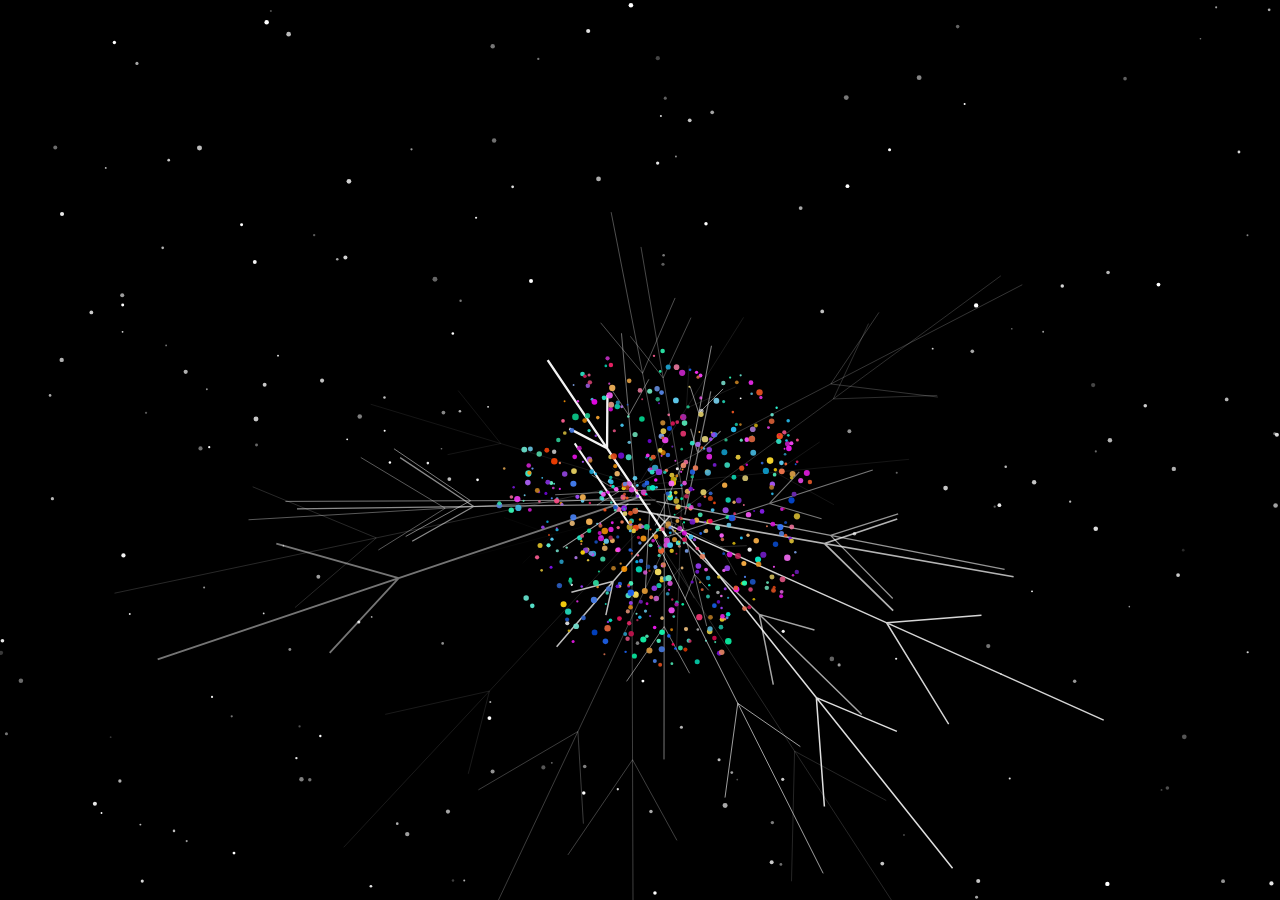
==== commit 792d34a1: "✨ Larger nebulae (140px), bigger hover zone, no interaction before idle, remove homepage theme toggl" ====
--- a/index.html
+++ b/index.html
@@ -22,12 +22,6 @@
   <!-- Nebula Labels Container (JS-populated) -->
   <div id="nebulaLabels"></div>
 
-  <!-- Theme Toggle -->
-  <button class="theme-toggle" id="themeToggle" aria-label="Toggle theme">
-    <span class="theme-icon-dark">&#9788;</span>
-    <span class="theme-icon-light">&#9790;</span>
-  </button>
-
   <!-- Fallback nav (visible if JS fails, hidden on boot) -->
   <div id="fallback" style="position:fixed;inset:0;z-index:99;display:flex;flex-direction:column;align-items:center;justify-content:center;background:#000;color:#e6e4e0;font-family:Georgia,serif;text-align:center;padding:2rem;">
     <h1 style="font-size:2.5rem;margin-bottom:.5rem;">Jimmy Yang</h1>
--- a/style.css
+++ b/style.css
@@ -148,18 +148,19 @@
   cursor: pointer;
   opacity: 0;
   transition: opacity 0.8s ease, text-shadow 0.4s ease;
-  font-family: Consolas, 'Courier New', monospace;
+  font-family: 'Microsoft YaHei', 'PingFang SC', sans-serif;
   font-size: 0.85rem;
-  color: var(--text-primary);
+  font-weight: 700;
+  color: #fff;
   letter-spacing: 0.06em;
   text-align: center;
   white-space: nowrap;
-  padding: 0.5rem 1rem;
-}
-.nebula-label.visible { opacity: 0.85; }
+  text-shadow: 0 0 12px rgba(255,255,255,0.5), 0 0 30px rgba(255,255,255,0.2);
+}
+.nebula-label.visible { opacity: 0.9; }
 .nebula-label:hover {
   opacity: 1;
-  text-shadow: 0 0 18px currentColor, 0 0 36px currentColor;
+  text-shadow: 0 0 20px #fff, 0 0 50px currentColor, 0 0 80px currentColor;
 }
 
 /* Screen Shake */
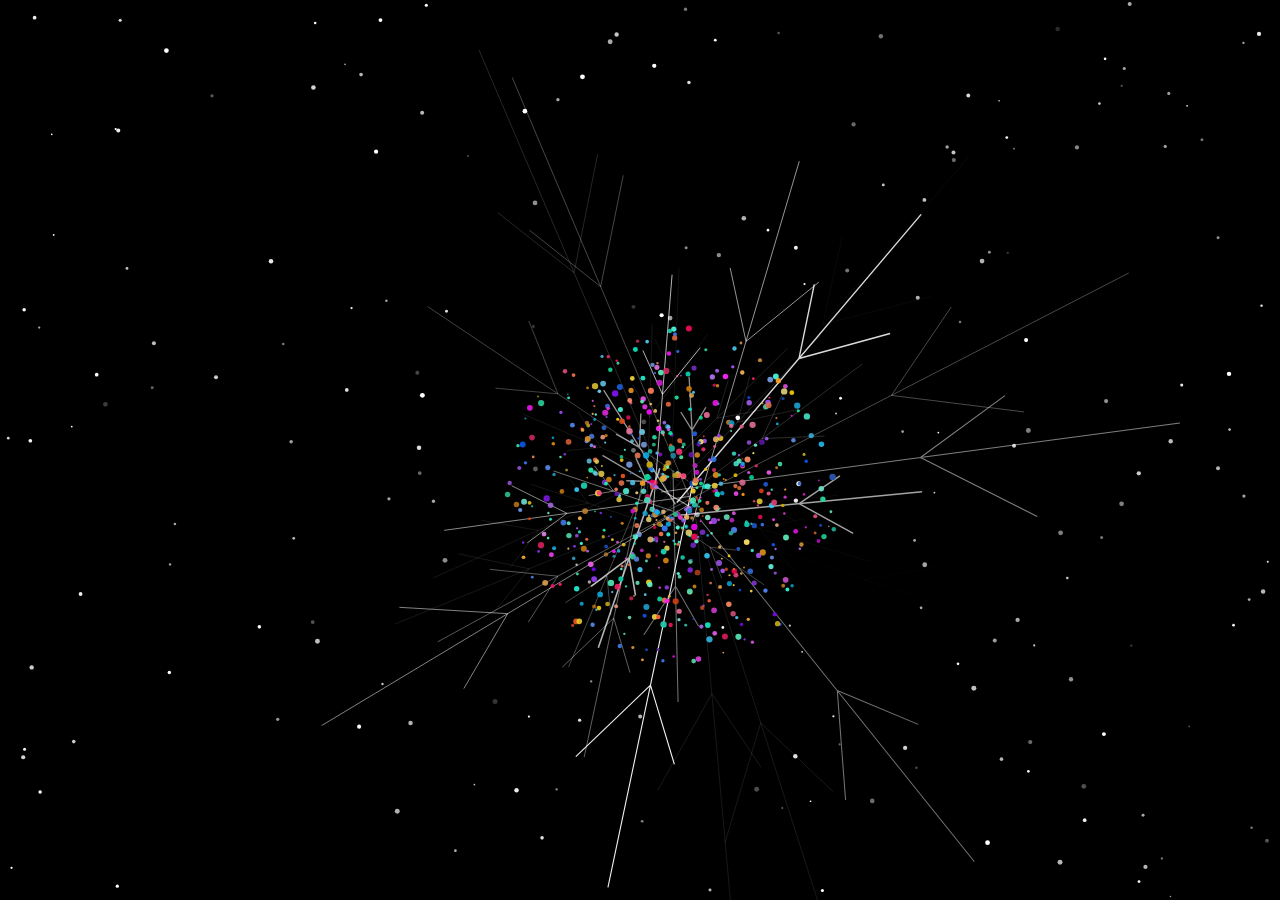
==== commit e2723c39: "🐛 Fix sub-page theme: body bg uses var(--bg), cosmic page overrides to #000" ====
--- a/index.html
+++ b/index.html
@@ -7,7 +7,7 @@
   <title>Jimmy Yang</title>
   <link rel="stylesheet" href="style.css">
 </head>
-<body>
+<body class="cosmic">
   <!-- Cosmic Canvas -->
   <canvas id="cosmicCanvas"></canvas>
 
--- a/style.css
+++ b/style.css
@@ -51,12 +51,14 @@
 
 body {
   font-family: 'Microsoft YaHei', 'PingFang SC', 'Hiragino Sans GB', 'Segoe UI', sans-serif;
-  background: #000;
+  background: var(--bg);
   color: var(--text-primary);
   line-height: 1.7;
   min-height: 100vh;
   overflow-x: hidden;
-}
+  transition: background 0.3s ease, color 0.3s ease;
+}
+body.cosmic { background: #000; }
 
 a { color: var(--accent); text-decoration: none; transition: opacity 0.2s; }
 a:hover { opacity: 0.8; }
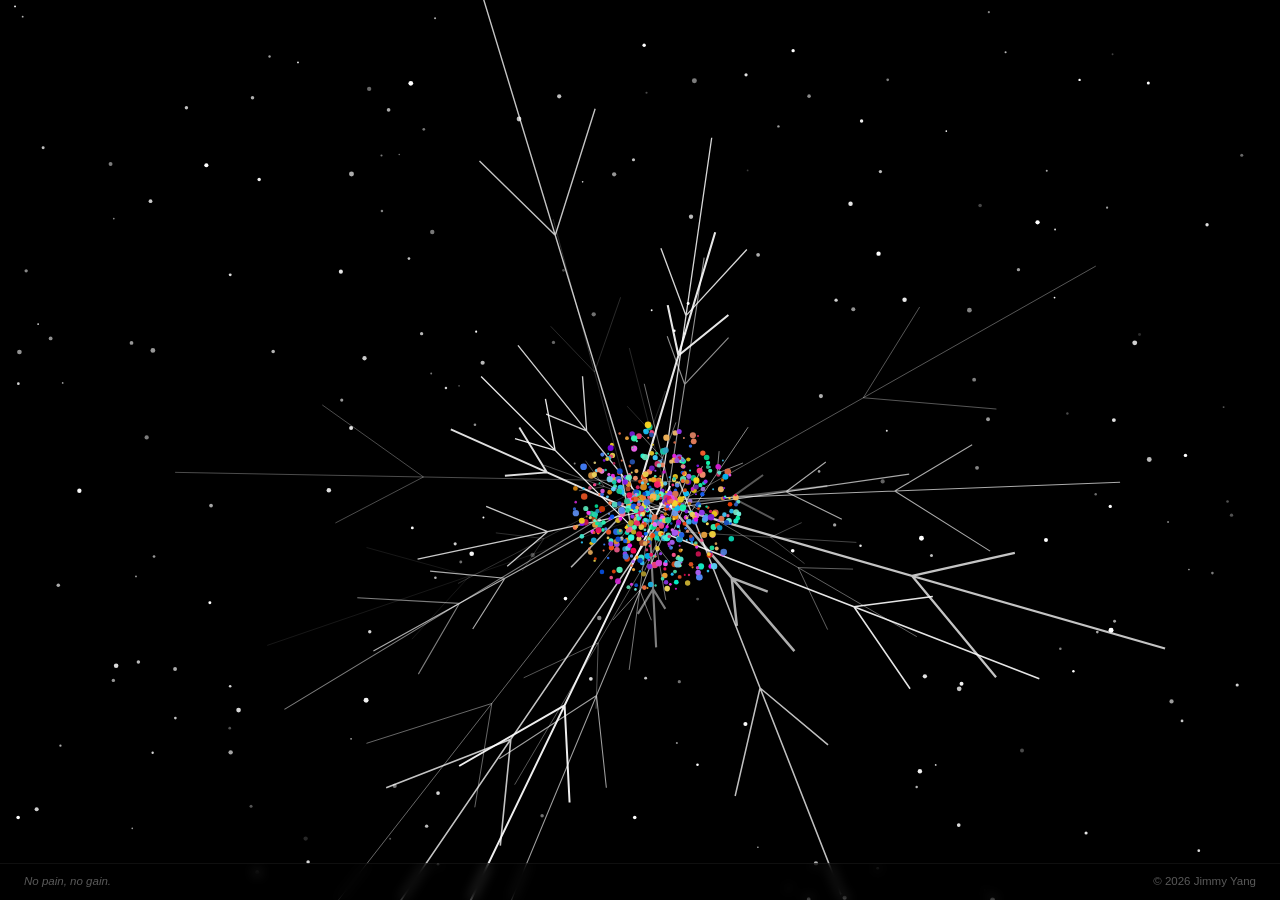
==== commit b161412d: "✨ Global fixed footer: motto left, copyright right, semi-transparent on cosmic" ====
--- a/index.html
+++ b/index.html
@@ -35,6 +35,10 @@
     </nav>
   </div>
 
+  <footer class="global-footer">
+    <span class="footer-motto">No pain, no gain.</span>
+    <span class="footer-copy">&copy; 2026 Jimmy Yang</span>
+  </footer>
   <script src="script.js"></script>
 </body>
 </html>
--- a/style.css
+++ b/style.css
@@ -51,14 +51,14 @@
 
 body {
   font-family: 'Microsoft YaHei', 'PingFang SC', 'Hiragino Sans GB', 'Segoe UI', sans-serif;
-  background: var(--bg);
+  background: var(--bg-card);
   color: var(--text-primary);
   line-height: 1.7;
   min-height: 100vh;
   overflow-x: hidden;
-  transition: background 0.3s ease, color 0.3s ease;
-}
-body.cosmic { background: #000; }
+  transition: background 0.45s ease, color 0.45s ease;
+}
+body.cosmic { background: #000; transition: none; }
 
 a { color: var(--accent); text-decoration: none; transition: opacity 0.2s; }
 a:hover { opacity: 0.8; }
@@ -183,33 +183,53 @@
 }
 
 /* ============================================================
-   THEME TOGGLE
+   THEME TOGGLE — icon only, no circle
    ============================================================ */
 .theme-toggle {
   position: fixed;
   top: 1.5rem;
   right: 1.5rem;
   z-index: 1000;
-  width: 44px;
-  height: 44px;
-  border-radius: 50%;
-  border: 1px solid var(--border-strong);
-  background: rgba(0,0,0,0.4);
-  backdrop-filter: blur(10px);
-  color: var(--text-primary);
+  border: none;
+  background: none;
   cursor: pointer;
-  font-size: 1.1rem;
+  font-size: 1.3rem;
   display: flex;
   align-items: center;
   justify-content: center;
-  transition: all 0.25s;
+  width: 2rem;
+  height: 2rem;
+  transition: transform 0.25s, color 0.25s;
+  color: var(--text-muted);
+}
+.theme-icon-dark, .theme-icon-light {
+  position: absolute;
+  transition: opacity 0.3s ease;
 }
 .theme-toggle:hover {
-  border-color: var(--accent);
-  box-shadow: 0 0 16px var(--accent-glow);
-}
-[data-theme="dark"] .theme-icon-light { display: none; }
-[data-theme="light"] .theme-icon-dark { display: none; }
+  transform: scale(1.2);
+  color: var(--accent);
+}
+.theme-toggle::after {
+  content: '';
+  position: absolute;
+  inset: -6px;
+  border-radius: 50%;
+  background: var(--accent);
+  opacity: 0;
+  transform: scale(0.8);
+  transition: transform 0.5s ease, opacity 0.5s ease;
+  z-index: -1;
+}
+.theme-toggle:active::after {
+  transform: scale(3.5);
+  opacity: 0.12;
+}
+.theme-icon-dark, .theme-icon-light {
+  transition: opacity 0.3s ease;
+}
+[data-theme="dark"] .theme-icon-light { opacity: 0; pointer-events: none; }
+[data-theme="light"] .theme-icon-dark { opacity: 0; pointer-events: none; }
 
 /* ============================================================
    SUB-PAGE SHARED STYLES
@@ -218,6 +238,10 @@
   max-width: 800px;
   margin: 0 auto;
   padding: 2rem 1.5rem;
+  transition: color 0.4s ease;
+}
+.sub-page * {
+  transition: background 0.4s ease, color 0.4s ease, border-color 0.4s ease;
 }
 .sub-header {
   display: flex;
@@ -228,7 +252,6 @@
   border-bottom: 1px solid var(--border);
 }
 .sub-back {
-  font-family: Consolas, 'Courier New', monospace;
   font-size: 0.85rem;
   color: var(--text-muted);
   transition: color 0.2s;
@@ -241,7 +264,6 @@
   color: var(--text-primary);
 }
 .sub-section-number {
-  font-family: Consolas, 'Courier New', monospace;
   font-size: 0.8rem;
   color: var(--accent);
   margin-right: 0.5rem;
@@ -258,7 +280,6 @@
   color: var(--text-primary);
 }
 .section-title .section-number {
-  font-family: Consolas, 'Courier New', monospace;
   font-size: 0.8rem;
   color: var(--accent);
   font-weight: 400;
@@ -309,7 +330,6 @@
 .stat .stat-label {
   font-size: 0.72rem;
   color: var(--text-muted);
-  font-family: Consolas, 'Courier New', monospace;
 }
 
 /* Timeline */
@@ -346,7 +366,6 @@
   box-shadow: 0 0 8px var(--accent-glow);
 }
 .timeline-date {
-  font-family: Consolas, 'Courier New', monospace;
   font-size: 0.78rem;
   color: var(--text-muted);
   margin-bottom: 0.3rem;
@@ -368,7 +387,6 @@
 }
 .timeline-tag {
   display: inline-block;
-  font-family: Consolas, 'Courier New', monospace;
   font-size: 0.7rem;
   padding: 0.2rem 0.6rem;
   border-radius: 3px;
@@ -405,7 +423,6 @@
   border-top: 1px solid var(--border);
 }
 .resume-cta-label {
-  font-family: Consolas, 'Courier New', monospace;
   font-size: 0.7rem;
   color: var(--text-muted);
   text-transform: uppercase;
@@ -519,20 +536,42 @@
 .stat-label {
   font-size: 0.72rem;
   color: var(--text-muted);
-  font-family: Consolas, 'Courier New', monospace;
-}
-
-/* Sub-footer */
-.sub-footer {
-  text-align: center;
-  padding: 2rem 0;
-  margin-top: 3rem;
+}
+
+/* Global fixed footer bar */
+.global-footer {
+  position: fixed;
+  bottom: 0;
+  left: 0;
+  right: 0;
+  z-index: 100;
+  display: flex;
+  justify-content: space-between;
+  align-items: center;
+  padding: 0.5rem 1.5rem;
+  font-size: 0.72rem;
+  color: var(--text-muted);
   border-top: 1px solid var(--border);
-}
-.sub-footer p {
-  font-family: Consolas, 'Courier New', monospace;
-  font-size: 0.7rem;
-  color: var(--text-muted);
+  background: var(--bg-card);
+  transition: background 0.4s ease, color 0.4s ease, border-color 0.4s ease;
+}
+.global-footer .footer-motto {
+  font-style: italic;
+}
+.global-footer .footer-copy {
+  font-variant-numeric: tabular-nums;
+}
+/* Transparent footer on cosmic homepage */
+body.cosmic .global-footer {
+  background: rgba(0,0,0,0.5);
+  backdrop-filter: blur(6px);
+  border-top: 1px solid rgba(255,255,255,0.06);
+  color: rgba(255,255,255,0.35);
+}
+
+/* Sub-page bottom padding so content isn't hidden behind fixed footer */
+.sub-page {
+  padding-bottom: 3.5rem;
 }
 
 /* --- Animations -------------------------------------------- */
